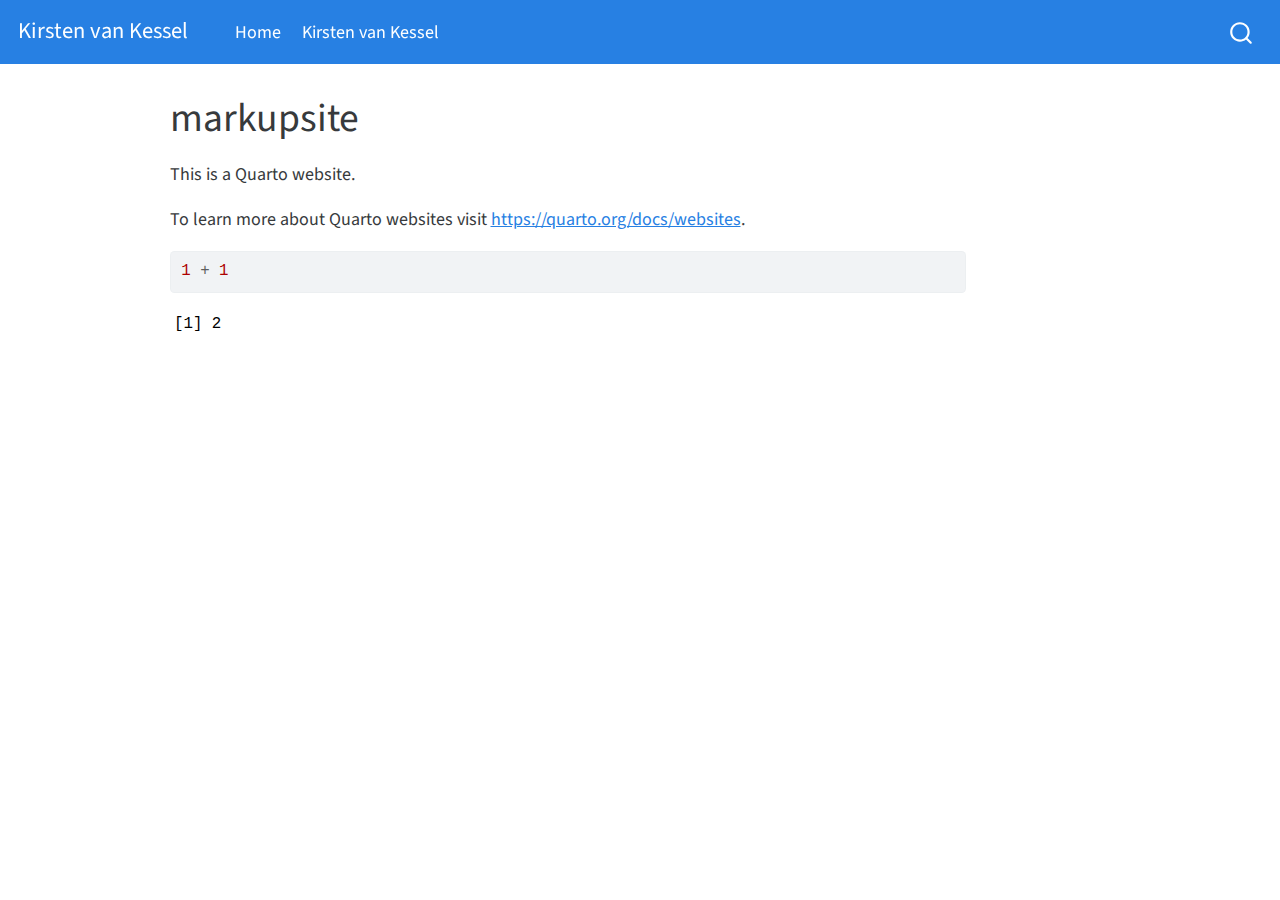
==== index.html @ 70dd14b3 "Built site for gh-pages" ====
<!DOCTYPE html>
<html xmlns="http://www.w3.org/1999/xhtml" lang="en" xml:lang="en"><head>

<meta charset="utf-8">
<meta name="generator" content="quarto-1.2.475">

<meta name="viewport" content="width=device-width, initial-scale=1.0, user-scalable=yes">


<title>Kirsten van Kessel - markupsite</title>
<style>
code{white-space: pre-wrap;}
span.smallcaps{font-variant: small-caps;}
div.columns{display: flex; gap: min(4vw, 1.5em);}
div.column{flex: auto; overflow-x: auto;}
div.hanging-indent{margin-left: 1.5em; text-indent: -1.5em;}
ul.task-list{list-style: none;}
ul.task-list li input[type="checkbox"] {
  width: 0.8em;
  margin: 0 0.8em 0.2em -1.6em;
  vertical-align: middle;
}
pre > code.sourceCode { white-space: pre; position: relative; }
pre > code.sourceCode > span { display: inline-block; line-height: 1.25; }
pre > code.sourceCode > span:empty { height: 1.2em; }
.sourceCode { overflow: visible; }
code.sourceCode > span { color: inherit; text-decoration: inherit; }
div.sourceCode { margin: 1em 0; }
pre.sourceCode { margin: 0; }
@media screen {
div.sourceCode { overflow: auto; }
}
@media print {
pre > code.sourceCode { white-space: pre-wrap; }
pre > code.sourceCode > span { text-indent: -5em; padding-left: 5em; }
}
pre.numberSource code
  { counter-reset: source-line 0; }
pre.numberSource code > span
  { position: relative; left: -4em; counter-increment: source-line; }
pre.numberSource code > span > a:first-child::before
  { content: counter(source-line);
    position: relative; left: -1em; text-align: right; vertical-align: baseline;
    border: none; display: inline-block;
    -webkit-touch-callout: none; -webkit-user-select: none;
    -khtml-user-select: none; -moz-user-select: none;
    -ms-user-select: none; user-select: none;
    padding: 0 4px; width: 4em;
    color: #aaaaaa;
  }
pre.numberSource { margin-left: 3em; border-left: 1px solid #aaaaaa;  padding-left: 4px; }
div.sourceCode
  {   }
@media screen {
pre > code.sourceCode > span > a:first-child::before { text-decoration: underline; }
}
code span.al { color: #ff0000; font-weight: bold; } /* Alert */
code span.an { color: #60a0b0; font-weight: bold; font-style: italic; } /* Annotation */
code span.at { color: #7d9029; } /* Attribute */
code span.bn { color: #40a070; } /* BaseN */
code span.bu { color: #008000; } /* BuiltIn */
code span.cf { color: #007020; font-weight: bold; } /* ControlFlow */
code span.ch { color: #4070a0; } /* Char */
code span.cn { color: #880000; } /* Constant */
code span.co { color: #60a0b0; font-style: italic; } /* Comment */
code span.cv { color: #60a0b0; font-weight: bold; font-style: italic; } /* CommentVar */
code span.do { color: #ba2121; font-style: italic; } /* Documentation */
code span.dt { color: #902000; } /* DataType */
code span.dv { color: #40a070; } /* DecVal */
code span.er { color: #ff0000; font-weight: bold; } /* Error */
code span.ex { } /* Extension */
code span.fl { color: #40a070; } /* Float */
code span.fu { color: #06287e; } /* Function */
code span.im { color: #008000; font-weight: bold; } /* Import */
code span.in { color: #60a0b0; font-weight: bold; font-style: italic; } /* Information */
code span.kw { color: #007020; font-weight: bold; } /* Keyword */
code span.op { color: #666666; } /* Operator */
code span.ot { color: #007020; } /* Other */
code span.pp { color: #bc7a00; } /* Preprocessor */
code span.sc { color: #4070a0; } /* SpecialChar */
code span.ss { color: #bb6688; } /* SpecialString */
code span.st { color: #4070a0; } /* String */
code span.va { color: #19177c; } /* Variable */
code span.vs { color: #4070a0; } /* VerbatimString */
code span.wa { color: #60a0b0; font-weight: bold; font-style: italic; } /* Warning */
</style>


<script src="site_libs/quarto-nav/quarto-nav.js"></script>
<script src="site_libs/quarto-nav/headroom.min.js"></script>
<script src="site_libs/clipboard/clipboard.min.js"></script>
<script src="site_libs/quarto-search/autocomplete.umd.js"></script>
<script src="site_libs/quarto-search/fuse.min.js"></script>
<script src="site_libs/quarto-search/quarto-search.js"></script>
<meta name="quarto:offset" content="./">
<script src="site_libs/quarto-html/quarto.js"></script>
<script src="site_libs/quarto-html/popper.min.js"></script>
<script src="site_libs/quarto-html/tippy.umd.min.js"></script>
<script src="site_libs/quarto-html/anchor.min.js"></script>
<link href="site_libs/quarto-html/tippy.css" rel="stylesheet">
<link href="site_libs/quarto-html/quarto-syntax-highlighting.css" rel="stylesheet" id="quarto-text-highlighting-styles">
<script src="site_libs/bootstrap/bootstrap.min.js"></script>
<link href="site_libs/bootstrap/bootstrap-icons.css" rel="stylesheet">
<link href="site_libs/bootstrap/bootstrap.min.css" rel="stylesheet" id="quarto-bootstrap" data-mode="light">
<script id="quarto-search-options" type="application/json">{
  "location": "navbar",
  "copy-button": false,
  "collapse-after": 3,
  "panel-placement": "end",
  "type": "overlay",
  "limit": 20,
  "language": {
    "search-no-results-text": "No results",
    "search-matching-documents-text": "matching documents",
    "search-copy-link-title": "Copy link to search",
    "search-hide-matches-text": "Hide additional matches",
    "search-more-match-text": "more match in this document",
    "search-more-matches-text": "more matches in this document",
    "search-clear-button-title": "Clear",
    "search-detached-cancel-button-title": "Cancel",
    "search-submit-button-title": "Submit"
  }
}</script>


<link rel="stylesheet" href="styles.css">
</head>

<body class="nav-fixed">

<div id="quarto-search-results"></div>
  <header id="quarto-header" class="headroom fixed-top">
    <nav class="navbar navbar-expand-lg navbar-dark ">
      <div class="navbar-container container-fluid">
      <div class="navbar-brand-container">
    <a class="navbar-brand" href="./index.html">
    <span class="navbar-title">Kirsten van Kessel</span>
    </a>
  </div>
          <button class="navbar-toggler" type="button" data-bs-toggle="collapse" data-bs-target="#navbarCollapse" aria-controls="navbarCollapse" aria-expanded="false" aria-label="Toggle navigation" onclick="if (window.quartoToggleHeadroom) { window.quartoToggleHeadroom(); }">
  <span class="navbar-toggler-icon"></span>
</button>
          <div class="collapse navbar-collapse" id="navbarCollapse">
            <ul class="navbar-nav navbar-nav-scroll me-auto">
  <li class="nav-item">
    <a class="nav-link active" href="./index.html" aria-current="page">
 <span class="menu-text">Home</span></a>
  </li>  
  <li class="nav-item">
    <a class="nav-link" href="./about.html">
 <span class="menu-text">Kirsten van Kessel</span></a>
  </li>  
</ul>
              <div id="quarto-search" class="" title="Search"></div>
          </div> <!-- /navcollapse -->
      </div> <!-- /container-fluid -->
    </nav>
</header>
<!-- content -->
<div id="quarto-content" class="quarto-container page-columns page-rows-contents page-layout-article page-navbar">
<!-- sidebar -->
<!-- margin-sidebar -->
    <div id="quarto-margin-sidebar" class="sidebar margin-sidebar">
        
    </div>
<!-- main -->
<main class="content" id="quarto-document-content">

<header id="title-block-header" class="quarto-title-block default">
<div class="quarto-title">
<h1 class="title">markupsite</h1>
</div>



<div class="quarto-title-meta">

    
  
    
  </div>
  

</header>

<p>This is a Quarto website.</p>
<p>To learn more about Quarto websites visit <a href="https://quarto.org/docs/websites" class="uri">https://quarto.org/docs/websites</a>.</p>
<div class="cell">
<div class="sourceCode cell-code" id="cb1"><pre class="sourceCode r code-with-copy"><code class="sourceCode r"><span id="cb1-1"><a href="#cb1-1" aria-hidden="true" tabindex="-1"></a><span class="dv">1</span> <span class="sc">+</span> <span class="dv">1</span></span></code><button title="Copy to Clipboard" class="code-copy-button"><i class="bi"></i></button></pre></div>
<div class="cell-output cell-output-stdout">
<pre><code>[1] 2</code></pre>
</div>
</div>



</main> <!-- /main -->
<script id="quarto-html-after-body" type="application/javascript">
window.document.addEventListener("DOMContentLoaded", function (event) {
  const toggleBodyColorMode = (bsSheetEl) => {
    const mode = bsSheetEl.getAttribute("data-mode");
    const bodyEl = window.document.querySelector("body");
    if (mode === "dark") {
      bodyEl.classList.add("quarto-dark");
      bodyEl.classList.remove("quarto-light");
    } else {
      bodyEl.classList.add("quarto-light");
      bodyEl.classList.remove("quarto-dark");
    }
  }
  const toggleBodyColorPrimary = () => {
    const bsSheetEl = window.document.querySelector("link#quarto-bootstrap");
    if (bsSheetEl) {
      toggleBodyColorMode(bsSheetEl);
    }
  }
  toggleBodyColorPrimary();  
  const icon = "";
  const anchorJS = new window.AnchorJS();
  anchorJS.options = {
    placement: 'right',
    icon: icon
  };
  anchorJS.add('.anchored');
  const clipboard = new window.ClipboardJS('.code-copy-button', {
    target: function(trigger) {
      return trigger.previousElementSibling;
    }
  });
  clipboard.on('success', function(e) {
    // button target
    const button = e.trigger;
    // don't keep focus
    button.blur();
    // flash "checked"
    button.classList.add('code-copy-button-checked');
    var currentTitle = button.getAttribute("title");
    button.setAttribute("title", "Copied!");
    let tooltip;
    if (window.bootstrap) {
      button.setAttribute("data-bs-toggle", "tooltip");
      button.setAttribute("data-bs-placement", "left");
      button.setAttribute("data-bs-title", "Copied!");
      tooltip = new bootstrap.Tooltip(button, 
        { trigger: "manual", 
          customClass: "code-copy-button-tooltip",
          offset: [0, -8]});
      tooltip.show();    
    }
    setTimeout(function() {
      if (tooltip) {
        tooltip.hide();
        button.removeAttribute("data-bs-title");
        button.removeAttribute("data-bs-toggle");
        button.removeAttribute("data-bs-placement");
      }
      button.setAttribute("title", currentTitle);
      button.classList.remove('code-copy-button-checked');
    }, 1000);
    // clear code selection
    e.clearSelection();
  });
  function tippyHover(el, contentFn) {
    const config = {
      allowHTML: true,
      content: contentFn,
      maxWidth: 500,
      delay: 100,
      arrow: false,
      appendTo: function(el) {
          return el.parentElement;
      },
      interactive: true,
      interactiveBorder: 10,
      theme: 'quarto',
      placement: 'bottom-start'
    };
    window.tippy(el, config); 
  }
  const noterefs = window.document.querySelectorAll('a[role="doc-noteref"]');
  for (var i=0; i<noterefs.length; i++) {
    const ref = noterefs[i];
    tippyHover(ref, function() {
      // use id or data attribute instead here
      let href = ref.getAttribute('data-footnote-href') || ref.getAttribute('href');
      try { href = new URL(href).hash; } catch {}
      const id = href.replace(/^#\/?/, "");
      const note = window.document.getElementById(id);
      return note.innerHTML;
    });
  }
  const findCites = (el) => {
    const parentEl = el.parentElement;
    if (parentEl) {
      const cites = parentEl.dataset.cites;
      if (cites) {
        return {
          el,
          cites: cites.split(' ')
        };
      } else {
        return findCites(el.parentElement)
      }
    } else {
      return undefined;
    }
  };
  var bibliorefs = window.document.querySelectorAll('a[role="doc-biblioref"]');
  for (var i=0; i<bibliorefs.length; i++) {
    const ref = bibliorefs[i];
    const citeInfo = findCites(ref);
    if (citeInfo) {
      tippyHover(citeInfo.el, function() {
        var popup = window.document.createElement('div');
        citeInfo.cites.forEach(function(cite) {
          var citeDiv = window.document.createElement('div');
          citeDiv.classList.add('hanging-indent');
          citeDiv.classList.add('csl-entry');
          var biblioDiv = window.document.getElementById('ref-' + cite);
          if (biblioDiv) {
            citeDiv.innerHTML = biblioDiv.innerHTML;
          }
          popup.appendChild(citeDiv);
        });
        return popup.innerHTML;
      });
    }
  }
});
</script>
</div> <!-- /content -->



</body></html>
---- site_libs/quarto-html/tippy.css ----
.tippy-box[data-animation=fade][data-state=hidden]{opacity:0}[data-tippy-root]{max-width:calc(100vw - 10px)}.tippy-box{position:relative;background-color:#333;color:#fff;border-radius:4px;font-size:14px;line-height:1.4;white-space:normal;outline:0;transition-property:transform,visibility,opacity}.tippy-box[data-placement^=top]>.tippy-arrow{bottom:0}.tippy-box[data-placement^=top]>.tippy-arrow:before{bottom:-7px;left:0;border-width:8px 8px 0;border-top-color:initial;transform-origin:center top}.tippy-box[data-placement^=bottom]>.tippy-arrow{top:0}.tippy-box[data-placement^=bottom]>.tippy-arrow:before{top:-7px;left:0;border-width:0 8px 8px;border-bottom-color:initial;transform-origin:center bottom}.tippy-box[data-placement^=left]>.tippy-arrow{right:0}.tippy-box[data-placement^=left]>.tippy-arrow:before{border-width:8px 0 8px 8px;border-left-color:initial;right:-7px;transform-origin:center left}.tippy-box[data-placement^=right]>.tippy-arrow{left:0}.tippy-box[data-placement^=right]>.tippy-arrow:before{left:-7px;border-width:8px 8px 8px 0;border-right-color:initial;transform-origin:center right}.tippy-box[data-inertia][data-state=visible]{transition-timing-function:cubic-bezier(.54,1.5,.38,1.11)}.tippy-arrow{width:16px;height:16px;color:#333}.tippy-arrow:before{content:"";position:absolute;border-color:transparent;border-style:solid}.tippy-content{position:relative;padding:5px 9px;z-index:1}
---- site_libs/quarto-html/quarto-syntax-highlighting.css ----
/* quarto syntax highlight colors */
:root {
  --quarto-hl-ot-color: #003B4F;
  --quarto-hl-at-color: #657422;
  --quarto-hl-ss-color: #20794D;
  --quarto-hl-an-color: #5E5E5E;
  --quarto-hl-fu-color: #4758AB;
  --quarto-hl-st-color: #20794D;
  --quarto-hl-cf-color: #003B4F;
  --quarto-hl-op-color: #5E5E5E;
  --quarto-hl-er-color: #AD0000;
  --quarto-hl-bn-color: #AD0000;
  --quarto-hl-al-color: #AD0000;
  --quarto-hl-va-color: #111111;
  --quarto-hl-bu-color: inherit;
  --quarto-hl-ex-color: inherit;
  --quarto-hl-pp-color: #AD0000;
  --quarto-hl-in-color: #5E5E5E;
  --quarto-hl-vs-color: #20794D;
  --quarto-hl-wa-color: #5E5E5E;
  --quarto-hl-do-color: #5E5E5E;
  --quarto-hl-im-color: #00769E;
  --quarto-hl-ch-color: #20794D;
  --quarto-hl-dt-color: #AD0000;
  --quarto-hl-fl-color: #AD0000;
  --quarto-hl-co-color: #5E5E5E;
  --quarto-hl-cv-color: #5E5E5E;
  --quarto-hl-cn-color: #8f5902;
  --quarto-hl-sc-color: #5E5E5E;
  --quarto-hl-dv-color: #AD0000;
  --quarto-hl-kw-color: #003B4F;
}

/* other quarto variables */
:root {
  --quarto-font-monospace: SFMono-Regular, Menlo, Monaco, Consolas, "Liberation Mono", "Courier New", monospace;
}

pre > code.sourceCode > span {
  color: #003B4F;
}

code span {
  color: #003B4F;
}

code.sourceCode > span {
  color: #003B4F;
}

div.sourceCode,
div.sourceCode pre.sourceCode {
  color: #003B4F;
}

code span.ot {
  color: #003B4F;
}

code span.at {
  color: #657422;
}

code span.ss {
  color: #20794D;
}

code span.an {
  color: #5E5E5E;
}

code span.fu {
  color: #4758AB;
}

code span.st {
  color: #20794D;
}

code span.cf {
  color: #003B4F;
}

code span.op {
  color: #5E5E5E;
}

code span.er {
  color: #AD0000;
}

code span.bn {
  color: #AD0000;
}

code span.al {
  color: #AD0000;
}

code span.va {
  color: #111111;
}

code span.pp {
  color: #AD0000;
}

code span.in {
  color: #5E5E5E;
}

code span.vs {
  color: #20794D;
}

code span.wa {
  color: #5E5E5E;
  font-style: italic;
}

code span.do {
  color: #5E5E5E;
  font-style: italic;
}

code span.im {
  color: #00769E;
}

code span.ch {
  color: #20794D;
}

code span.dt {
  color: #AD0000;
}

code span.fl {
  color: #AD0000;
}

code span.co {
  color: #5E5E5E;
}

code span.cv {
  color: #5E5E5E;
  font-style: italic;
}

code span.cn {
  color: #8f5902;
}

code span.sc {
  color: #5E5E5E;
}

code span.dv {
  color: #AD0000;
}

code span.kw {
  color: #003B4F;
}

.prevent-inlining {
  content: "</";
}

/*# sourceMappingURL=debc5d5d77c3f9108843748ff7464032.css.map */
---- styles.css ----
/* css styles */
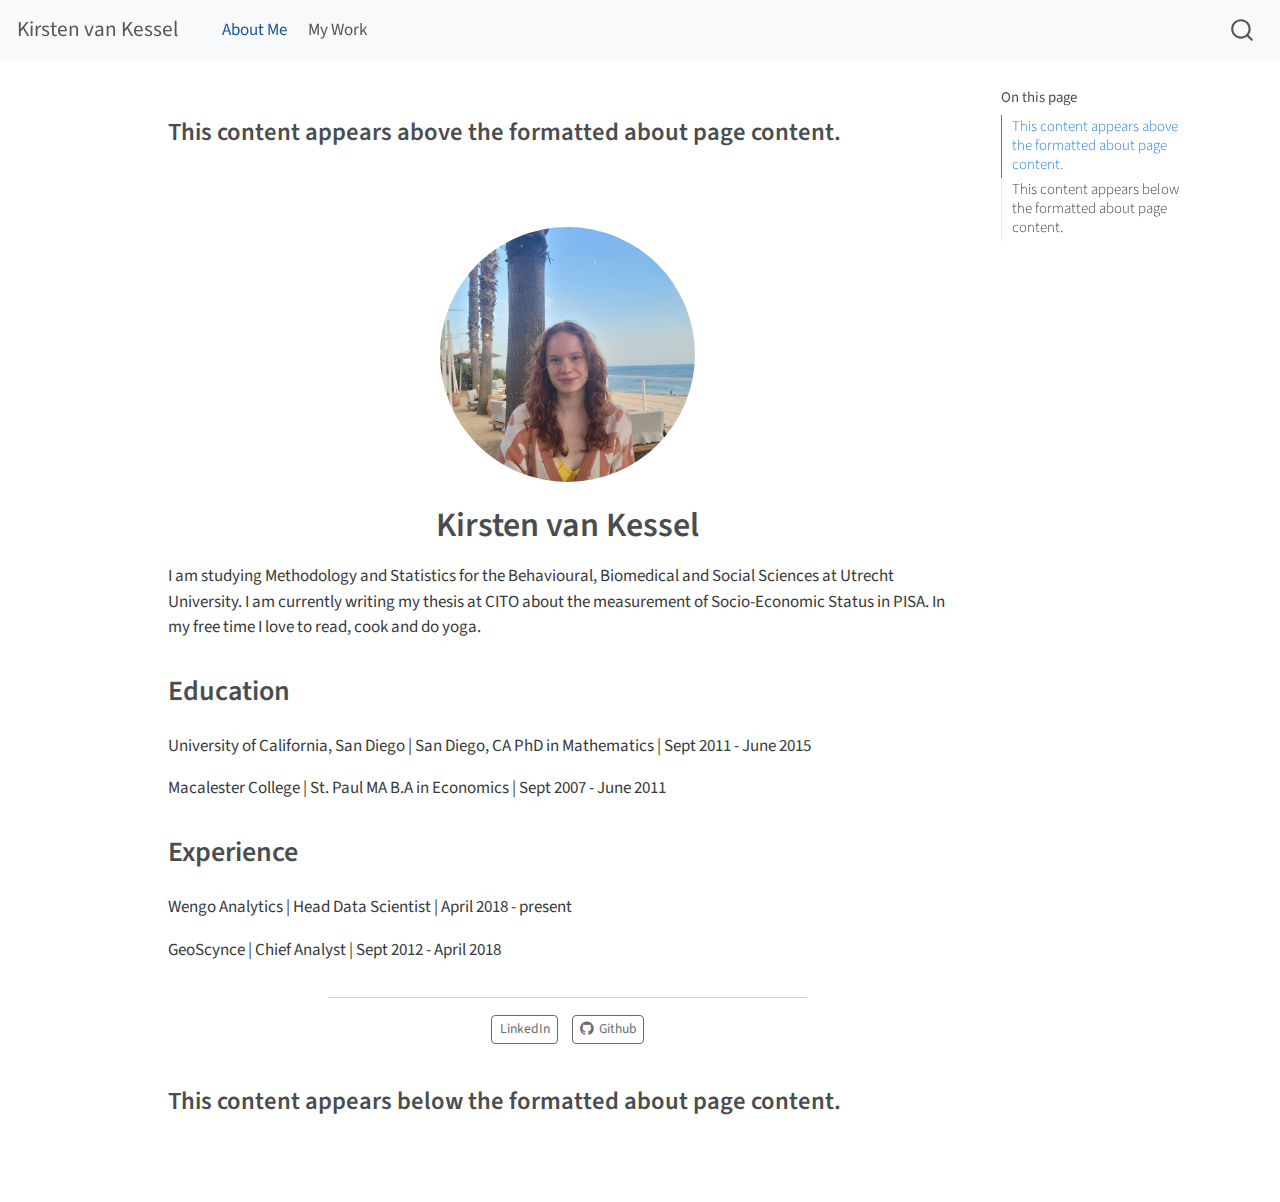
==== commit d04bb2e0: "Built site for gh-pages" ====
--- a/index.html
+++ b/index.html
@@ -2,12 +2,12 @@
 <html xmlns="http://www.w3.org/1999/xhtml" lang="en" xml:lang="en"><head>
 
 <meta charset="utf-8">
-<meta name="generator" content="quarto-1.2.475">
+<meta name="generator" content="quarto-1.3.450">
 
 <meta name="viewport" content="width=device-width, initial-scale=1.0, user-scalable=yes">
 
 
-<title>Kirsten van Kessel - markupsite</title>
+<title>Kirsten van Kessel</title>
 <style>
 code{white-space: pre-wrap;}
 span.smallcaps{font-variant: small-caps;}
@@ -17,72 +17,9 @@
 ul.task-list{list-style: none;}
 ul.task-list li input[type="checkbox"] {
   width: 0.8em;
-  margin: 0 0.8em 0.2em -1.6em;
+  margin: 0 0.8em 0.2em -1em; /* quarto-specific, see https://github.com/quarto-dev/quarto-cli/issues/4556 */ 
   vertical-align: middle;
 }
-pre > code.sourceCode { white-space: pre; position: relative; }
-pre > code.sourceCode > span { display: inline-block; line-height: 1.25; }
-pre > code.sourceCode > span:empty { height: 1.2em; }
-.sourceCode { overflow: visible; }
-code.sourceCode > span { color: inherit; text-decoration: inherit; }
-div.sourceCode { margin: 1em 0; }
-pre.sourceCode { margin: 0; }
-@media screen {
-div.sourceCode { overflow: auto; }
-}
-@media print {
-pre > code.sourceCode { white-space: pre-wrap; }
-pre > code.sourceCode > span { text-indent: -5em; padding-left: 5em; }
-}
-pre.numberSource code
-  { counter-reset: source-line 0; }
-pre.numberSource code > span
-  { position: relative; left: -4em; counter-increment: source-line; }
-pre.numberSource code > span > a:first-child::before
-  { content: counter(source-line);
-    position: relative; left: -1em; text-align: right; vertical-align: baseline;
-    border: none; display: inline-block;
-    -webkit-touch-callout: none; -webkit-user-select: none;
-    -khtml-user-select: none; -moz-user-select: none;
-    -ms-user-select: none; user-select: none;
-    padding: 0 4px; width: 4em;
-    color: #aaaaaa;
-  }
-pre.numberSource { margin-left: 3em; border-left: 1px solid #aaaaaa;  padding-left: 4px; }
-div.sourceCode
-  {   }
-@media screen {
-pre > code.sourceCode > span > a:first-child::before { text-decoration: underline; }
-}
-code span.al { color: #ff0000; font-weight: bold; } /* Alert */
-code span.an { color: #60a0b0; font-weight: bold; font-style: italic; } /* Annotation */
-code span.at { color: #7d9029; } /* Attribute */
-code span.bn { color: #40a070; } /* BaseN */
-code span.bu { color: #008000; } /* BuiltIn */
-code span.cf { color: #007020; font-weight: bold; } /* ControlFlow */
-code span.ch { color: #4070a0; } /* Char */
-code span.cn { color: #880000; } /* Constant */
-code span.co { color: #60a0b0; font-style: italic; } /* Comment */
-code span.cv { color: #60a0b0; font-weight: bold; font-style: italic; } /* CommentVar */
-code span.do { color: #ba2121; font-style: italic; } /* Documentation */
-code span.dt { color: #902000; } /* DataType */
-code span.dv { color: #40a070; } /* DecVal */
-code span.er { color: #ff0000; font-weight: bold; } /* Error */
-code span.ex { } /* Extension */
-code span.fl { color: #40a070; } /* Float */
-code span.fu { color: #06287e; } /* Function */
-code span.im { color: #008000; font-weight: bold; } /* Import */
-code span.in { color: #60a0b0; font-weight: bold; font-style: italic; } /* Information */
-code span.kw { color: #007020; font-weight: bold; } /* Keyword */
-code span.op { color: #666666; } /* Operator */
-code span.ot { color: #007020; } /* Other */
-code span.pp { color: #bc7a00; } /* Preprocessor */
-code span.sc { color: #4070a0; } /* SpecialChar */
-code span.ss { color: #bb6688; } /* SpecialString */
-code span.st { color: #4070a0; } /* String */
-code span.va { color: #19177c; } /* Variable */
-code span.vs { color: #4070a0; } /* VerbatimString */
-code span.wa { color: #60a0b0; font-weight: bold; font-style: italic; } /* Warning */
 </style>
 
 
@@ -96,7 +33,6 @@
 <script src="site_libs/quarto-html/quarto.js"></script>
 <script src="site_libs/quarto-html/popper.min.js"></script>
 <script src="site_libs/quarto-html/tippy.umd.min.js"></script>
-<script src="site_libs/quarto-html/anchor.min.js"></script>
 <link href="site_libs/quarto-html/tippy.css" rel="stylesheet">
 <link href="site_libs/quarto-html/quarto-syntax-highlighting.css" rel="stylesheet" id="quarto-text-highlighting-styles">
 <script src="site_libs/bootstrap/bootstrap.min.js"></script>
@@ -118,7 +54,8 @@
     "search-more-matches-text": "more matches in this document",
     "search-clear-button-title": "Clear",
     "search-detached-cancel-button-title": "Cancel",
-    "search-submit-button-title": "Submit"
+    "search-submit-button-title": "Submit",
+    "search-label": "Search"
   }
 }</script>
 
@@ -137,21 +74,23 @@
     <span class="navbar-title">Kirsten van Kessel</span>
     </a>
   </div>
+            <div id="quarto-search" class="" title="Search"></div>
           <button class="navbar-toggler" type="button" data-bs-toggle="collapse" data-bs-target="#navbarCollapse" aria-controls="navbarCollapse" aria-expanded="false" aria-label="Toggle navigation" onclick="if (window.quartoToggleHeadroom) { window.quartoToggleHeadroom(); }">
   <span class="navbar-toggler-icon"></span>
 </button>
           <div class="collapse navbar-collapse" id="navbarCollapse">
             <ul class="navbar-nav navbar-nav-scroll me-auto">
   <li class="nav-item">
-    <a class="nav-link active" href="./index.html" aria-current="page">
- <span class="menu-text">Home</span></a>
+    <a class="nav-link active" href="./index.html" rel="" target="" aria-current="page">
+ <span class="menu-text">About Me</span></a>
   </li>  
   <li class="nav-item">
-    <a class="nav-link" href="./about.html">
- <span class="menu-text">Kirsten van Kessel</span></a>
+    <a class="nav-link" href="./work.html" rel="" target="">
+ <span class="menu-text">My Work</span></a>
   </li>  
 </ul>
-              <div id="quarto-search" class="" title="Search"></div>
+            <div class="quarto-navbar-tools ms-auto">
+</div>
           </div> <!-- /navcollapse -->
       </div> <!-- /container-fluid -->
     </nav>
@@ -161,38 +100,64 @@
 <!-- sidebar -->
 <!-- margin-sidebar -->
     <div id="quarto-margin-sidebar" class="sidebar margin-sidebar">
-        
+        <nav id="TOC" role="doc-toc" class="toc-active">
+    <h2 id="toc-title">On this page</h2>
+   
+  <ul>
+  <li><a href="#this-content-appears-above-the-formatted-about-page-content." id="toc-this-content-appears-above-the-formatted-about-page-content." class="nav-link active" data-scroll-target="#this-content-appears-above-the-formatted-about-page-content.">This content appears above the formatted about page content.</a></li>
+  <li><a href="#this-content-appears-below-the-formatted-about-page-content." id="toc-this-content-appears-below-the-formatted-about-page-content." class="nav-link" data-scroll-target="#this-content-appears-below-the-formatted-about-page-content.">This content appears below the formatted about page content.</a></li>
+  </ul>
+</nav>
     </div>
 <!-- main -->
 <main class="content" id="quarto-document-content">
 
-<header id="title-block-header" class="quarto-title-block default">
+
+
+<section id="this-content-appears-above-the-formatted-about-page-content." class="level3">
+<h3>This content appears above the formatted about page content.</h3>
+<div class="quarto-about-jolla">
+  <img src="Kirsten.jpg" class="about-image
+  round " style="height: 15em; width: 15em;">
+ <header id="title-block-header" class="quarto-title-block default">
 <div class="quarto-title">
-<h1 class="title">markupsite</h1>
+<h1 class="title">Kirsten van Kessel</h1>
 </div>
-
-
-
 <div class="quarto-title-meta">
-
-    
-  
-    
   </div>
-  
-
-</header>
-
-<p>This is a Quarto website.</p>
-<p>To learn more about Quarto websites visit <a href="https://quarto.org/docs/websites" class="uri">https://quarto.org/docs/websites</a>.</p>
-<div class="cell">
-<div class="sourceCode cell-code" id="cb1"><pre class="sourceCode r code-with-copy"><code class="sourceCode r"><span id="cb1-1"><a href="#cb1-1" aria-hidden="true" tabindex="-1"></a><span class="dv">1</span> <span class="sc">+</span> <span class="dv">1</span></span></code><button title="Copy to Clipboard" class="code-copy-button"><i class="bi"></i></button></pre></div>
-<div class="cell-output cell-output-stdout">
-<pre><code>[1] 2</code></pre>
+</header><div id="hero-heading">
+<p>I am studying Methodology and Statistics for the Behavioural, Biomedical and Social Sciences at Utrecht University. I am currently writing my thesis at CITO about the measurement of Socio-Economic Status in PISA. In my free time I love to read, cook and do yoga.</p>
+<section id="education" class="level2">
+<h2 data-anchor-id="education">Education</h2>
+<p>University of California, San Diego | San Diego, CA PhD in Mathematics | Sept 2011 - June 2015</p>
+<p>Macalester College | St.&nbsp;Paul MA B.A in Economics | Sept 2007 - June 2011</p>
+</section>
+<section id="experience" class="level2">
+<h2 data-anchor-id="experience">Experience</h2>
+<p>Wengo Analytics | Head Data Scientist | April 2018 - present</p>
+<p>GeoScynce | Chief Analyst | Sept 2012 - April 2018</p>
+</section>
+</div> 
+  <hr class="about-sep">
+   <div class="about-links">
+  <a href="https://www.linkedin.com/in/kirstenvankessel/" class="about-link" rel="" target="">
+    <i class="bi bi-LinkedIn"></i>
+     <span class="about-link-text">LinkedIn</span>
+  </a>
+  <a href="https://github.com/kirstenvankessel" class="about-link" rel="" target="">
+    <i class="bi bi-github"></i>
+     <span class="about-link-text">Github</span>
+  </a>
 </div>
 </div>
 
-
+</section>
+<section id="this-content-appears-below-the-formatted-about-page-content." class="level3">
+<h3 data-anchor-id="this-content-appears-below-the-formatted-about-page-content.">This content appears below the formatted about page content.</h3>
+
+
+
+</section>
 
 </main> <!-- /main -->
 <script id="quarto-html-after-body" type="application/javascript">
@@ -215,16 +180,23 @@
     }
   }
   toggleBodyColorPrimary();  
-  const icon = "";
-  const anchorJS = new window.AnchorJS();
-  anchorJS.options = {
-    placement: 'right',
-    icon: icon
-  };
-  anchorJS.add('.anchored');
+  const isCodeAnnotation = (el) => {
+    for (const clz of el.classList) {
+      if (clz.startsWith('code-annotation-')) {                     
+        return true;
+      }
+    }
+    return false;
+  }
   const clipboard = new window.ClipboardJS('.code-copy-button', {
-    target: function(trigger) {
-      return trigger.previousElementSibling;
+    text: function(trigger) {
+      const codeEl = trigger.previousElementSibling.cloneNode(true);
+      for (const childEl of codeEl.children) {
+        if (isCodeAnnotation(childEl)) {
+          childEl.remove();
+        }
+      }
+      return codeEl.innerText;
     }
   });
   clipboard.on('success', function(e) {
@@ -289,6 +261,92 @@
       return note.innerHTML;
     });
   }
+      let selectedAnnoteEl;
+      const selectorForAnnotation = ( cell, annotation) => {
+        let cellAttr = 'data-code-cell="' + cell + '"';
+        let lineAttr = 'data-code-annotation="' +  annotation + '"';
+        const selector = 'span[' + cellAttr + '][' + lineAttr + ']';
+        return selector;
+      }
+      const selectCodeLines = (annoteEl) => {
+        const doc = window.document;
+        const targetCell = annoteEl.getAttribute("data-target-cell");
+        const targetAnnotation = annoteEl.getAttribute("data-target-annotation");
+        const annoteSpan = window.document.querySelector(selectorForAnnotation(targetCell, targetAnnotation));
+        const lines = annoteSpan.getAttribute("data-code-lines").split(",");
+        const lineIds = lines.map((line) => {
+          return targetCell + "-" + line;
+        })
+        let top = null;
+        let height = null;
+        let parent = null;
+        if (lineIds.length > 0) {
+            //compute the position of the single el (top and bottom and make a div)
+            const el = window.document.getElementById(lineIds[0]);
+            top = el.offsetTop;
+            height = el.offsetHeight;
+            parent = el.parentElement.parentElement;
+          if (lineIds.length > 1) {
+            const lastEl = window.document.getElementById(lineIds[lineIds.length - 1]);
+            const bottom = lastEl.offsetTop + lastEl.offsetHeight;
+            height = bottom - top;
+          }
+          if (top !== null && height !== null && parent !== null) {
+            // cook up a div (if necessary) and position it 
+            let div = window.document.getElementById("code-annotation-line-highlight");
+            if (div === null) {
+              div = window.document.createElement("div");
+              div.setAttribute("id", "code-annotation-line-highlight");
+              div.style.position = 'absolute';
+              parent.appendChild(div);
+            }
+            div.style.top = top - 2 + "px";
+            div.style.height = height + 4 + "px";
+            let gutterDiv = window.document.getElementById("code-annotation-line-highlight-gutter");
+            if (gutterDiv === null) {
+              gutterDiv = window.document.createElement("div");
+              gutterDiv.setAttribute("id", "code-annotation-line-highlight-gutter");
+              gutterDiv.style.position = 'absolute';
+              const codeCell = window.document.getElementById(targetCell);
+              const gutter = codeCell.querySelector('.code-annotation-gutter');
+              gutter.appendChild(gutterDiv);
+            }
+            gutterDiv.style.top = top - 2 + "px";
+            gutterDiv.style.height = height + 4 + "px";
+          }
+          selectedAnnoteEl = annoteEl;
+        }
+      };
+      const unselectCodeLines = () => {
+        const elementsIds = ["code-annotation-line-highlight", "code-annotation-line-highlight-gutter"];
+        elementsIds.forEach((elId) => {
+          const div = window.document.getElementById(elId);
+          if (div) {
+            div.remove();
+          }
+        });
+        selectedAnnoteEl = undefined;
+      };
+      // Attach click handler to the DT
+      const annoteDls = window.document.querySelectorAll('dt[data-target-cell]');
+      for (const annoteDlNode of annoteDls) {
+        annoteDlNode.addEventListener('click', (event) => {
+          const clickedEl = event.target;
+          if (clickedEl !== selectedAnnoteEl) {
+            unselectCodeLines();
+            const activeEl = window.document.querySelector('dt[data-target-cell].code-annotation-active');
+            if (activeEl) {
+              activeEl.classList.remove('code-annotation-active');
+            }
+            selectCodeLines(clickedEl);
+            clickedEl.classList.add('code-annotation-active');
+          } else {
+            // Unselect the line
+            unselectCodeLines();
+            clickedEl.classList.remove('code-annotation-active');
+          }
+        });
+      }
   const findCites = (el) => {
     const parentEl = el.parentElement;
     if (parentEl) {
--- a/site_libs/quarto-html/quarto-syntax-highlighting.css
+++ b/site_libs/quarto-html/quarto-syntax-highlighting.css
@@ -55,62 +55,85 @@
 
 code span.ot {
   color: #003B4F;
+  font-style: inherit;
 }
 
 code span.at {
   color: #657422;
+  font-style: inherit;
 }
 
 code span.ss {
   color: #20794D;
+  font-style: inherit;
 }
 
 code span.an {
   color: #5E5E5E;
+  font-style: inherit;
 }
 
 code span.fu {
   color: #4758AB;
+  font-style: inherit;
 }
 
 code span.st {
   color: #20794D;
+  font-style: inherit;
 }
 
 code span.cf {
   color: #003B4F;
+  font-style: inherit;
 }
 
 code span.op {
   color: #5E5E5E;
+  font-style: inherit;
 }
 
 code span.er {
   color: #AD0000;
+  font-style: inherit;
 }
 
 code span.bn {
   color: #AD0000;
+  font-style: inherit;
 }
 
 code span.al {
   color: #AD0000;
+  font-style: inherit;
 }
 
 code span.va {
   color: #111111;
+  font-style: inherit;
+}
+
+code span.bu {
+  font-style: inherit;
+}
+
+code span.ex {
+  font-style: inherit;
 }
 
 code span.pp {
   color: #AD0000;
+  font-style: inherit;
 }
 
 code span.in {
   color: #5E5E5E;
+  font-style: inherit;
 }
 
 code span.vs {
   color: #20794D;
+  font-style: inherit;
 }
 
 code span.wa {
@@ -125,22 +148,27 @@
 
 code span.im {
   color: #00769E;
+  font-style: inherit;
 }
 
 code span.ch {
   color: #20794D;
+  font-style: inherit;
 }
 
 code span.dt {
   color: #AD0000;
+  font-style: inherit;
 }
 
 code span.fl {
   color: #AD0000;
+  font-style: inherit;
 }
 
 code span.co {
   color: #5E5E5E;
+  font-style: inherit;
 }
 
 code span.cv {
@@ -150,18 +178,22 @@
 
 code span.cn {
   color: #8f5902;
+  font-style: inherit;
 }
 
 code span.sc {
   color: #5E5E5E;
+  font-style: inherit;
 }
 
 code span.dv {
   color: #AD0000;
+  font-style: inherit;
 }
 
 code span.kw {
   color: #003B4F;
+  font-style: inherit;
 }
 
 .prevent-inlining {
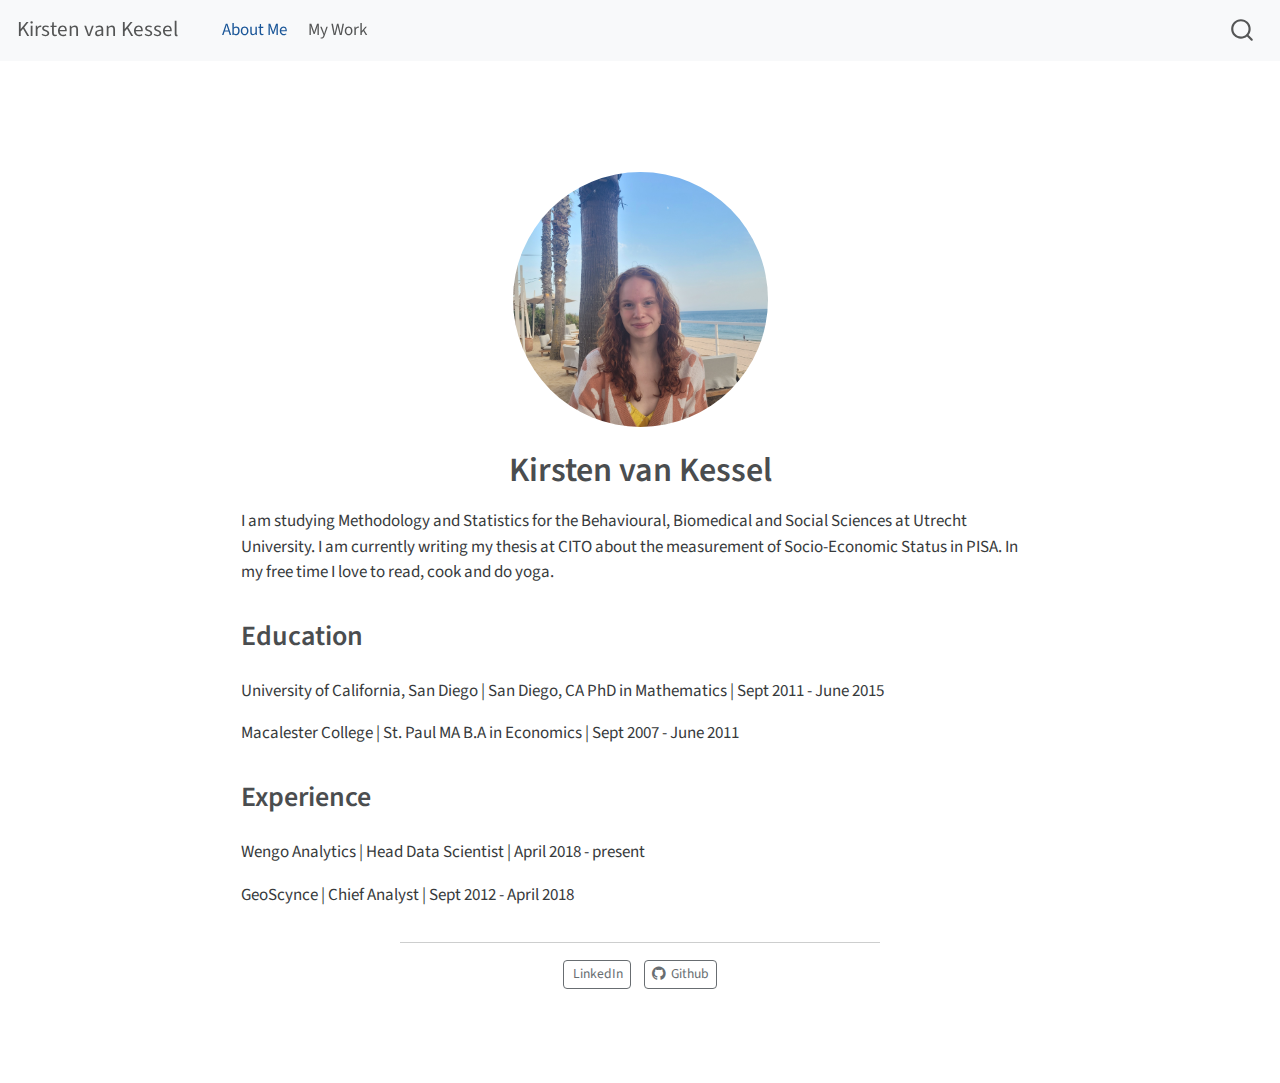
==== commit 3ef5ce75: "Built site for gh-pages" ====
--- a/index.html
+++ b/index.html
@@ -63,7 +63,7 @@
 <link rel="stylesheet" href="styles.css">
 </head>
 
-<body class="nav-fixed">
+<body class="nav-fixed fullcontent">
 
 <div id="quarto-search-results"></div>
   <header id="quarto-header" class="headroom fixed-top">
@@ -99,23 +99,12 @@
 <div id="quarto-content" class="quarto-container page-columns page-rows-contents page-layout-article page-navbar">
 <!-- sidebar -->
 <!-- margin-sidebar -->
-    <div id="quarto-margin-sidebar" class="sidebar margin-sidebar">
-        <nav id="TOC" role="doc-toc" class="toc-active">
-    <h2 id="toc-title">On this page</h2>
-   
-  <ul>
-  <li><a href="#this-content-appears-above-the-formatted-about-page-content." id="toc-this-content-appears-above-the-formatted-about-page-content." class="nav-link active" data-scroll-target="#this-content-appears-above-the-formatted-about-page-content.">This content appears above the formatted about page content.</a></li>
-  <li><a href="#this-content-appears-below-the-formatted-about-page-content." id="toc-this-content-appears-below-the-formatted-about-page-content." class="nav-link" data-scroll-target="#this-content-appears-below-the-formatted-about-page-content.">This content appears below the formatted about page content.</a></li>
-  </ul>
-</nav>
-    </div>
+    
 <!-- main -->
 <main class="content" id="quarto-document-content">
 
 
 
-<section id="this-content-appears-above-the-formatted-about-page-content." class="level3">
-<h3>This content appears above the formatted about page content.</h3>
 <div class="quarto-about-jolla">
   <img src="Kirsten.jpg" class="about-image
   round " style="height: 15em; width: 15em;">
@@ -151,13 +140,9 @@
 </div>
 </div>
 
-</section>
-<section id="this-content-appears-below-the-formatted-about-page-content." class="level3">
-<h3 data-anchor-id="this-content-appears-below-the-formatted-about-page-content.">This content appears below the formatted about page content.</h3>
-
-
-
-</section>
+
+
+
 
 </main> <!-- /main -->
 <script id="quarto-html-after-body" type="application/javascript">
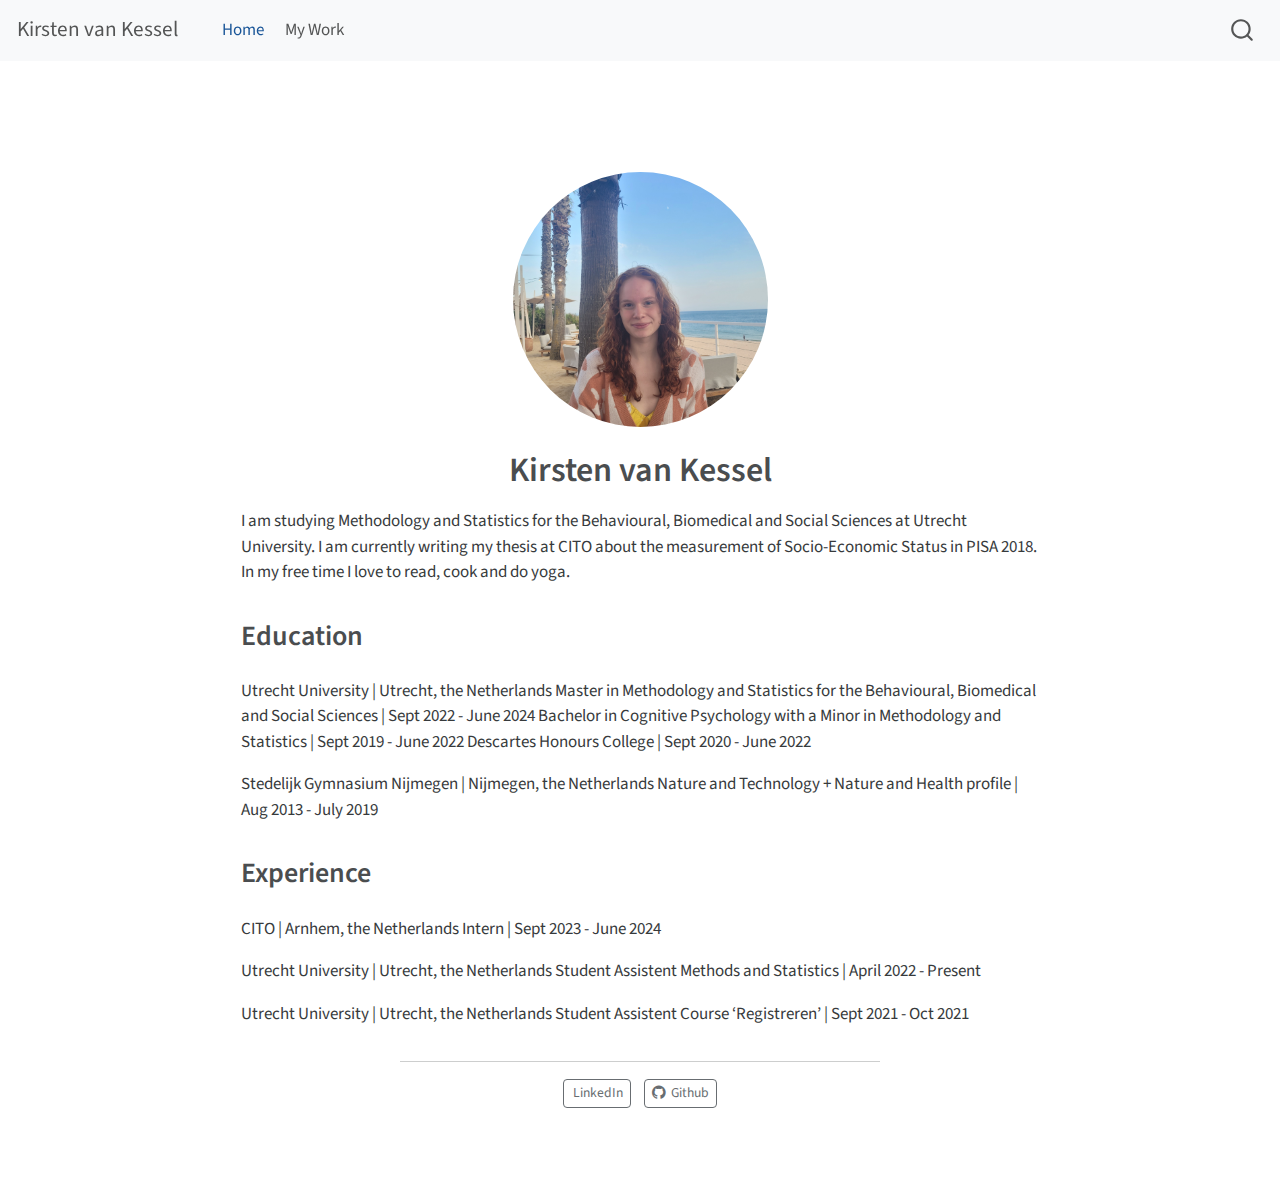
==== commit c3c6e98a: "Built site for gh-pages" ====
--- a/index.html
+++ b/index.html
@@ -82,7 +82,7 @@
             <ul class="navbar-nav navbar-nav-scroll me-auto">
   <li class="nav-item">
     <a class="nav-link active" href="./index.html" rel="" target="" aria-current="page">
- <span class="menu-text">About Me</span></a>
+ <span class="menu-text">Home</span></a>
   </li>  
   <li class="nav-item">
     <a class="nav-link" href="./work.html" rel="" target="">
@@ -115,16 +115,17 @@
 <div class="quarto-title-meta">
   </div>
 </header><div id="hero-heading">
-<p>I am studying Methodology and Statistics for the Behavioural, Biomedical and Social Sciences at Utrecht University. I am currently writing my thesis at CITO about the measurement of Socio-Economic Status in PISA. In my free time I love to read, cook and do yoga.</p>
+<p>I am studying Methodology and Statistics for the Behavioural, Biomedical and Social Sciences at Utrecht University. I am currently writing my thesis at CITO about the measurement of Socio-Economic Status in PISA 2018. In my free time I love to read, cook and do yoga.</p>
 <section id="education" class="level2">
 <h2 data-anchor-id="education">Education</h2>
-<p>University of California, San Diego | San Diego, CA PhD in Mathematics | Sept 2011 - June 2015</p>
-<p>Macalester College | St.&nbsp;Paul MA B.A in Economics | Sept 2007 - June 2011</p>
+<p>Utrecht University | Utrecht, the Netherlands Master in Methodology and Statistics for the Behavioural, Biomedical and Social Sciences | Sept 2022 - June 2024 Bachelor in Cognitive Psychology with a Minor in Methodology and Statistics | Sept 2019 - June 2022 Descartes Honours College | Sept 2020 - June 2022</p>
+<p>Stedelijk Gymnasium Nijmegen | Nijmegen, the Netherlands Nature and Technology + Nature and Health profile | Aug 2013 - July 2019</p>
 </section>
 <section id="experience" class="level2">
 <h2 data-anchor-id="experience">Experience</h2>
-<p>Wengo Analytics | Head Data Scientist | April 2018 - present</p>
-<p>GeoScynce | Chief Analyst | Sept 2012 - April 2018</p>
+<p>CITO | Arnhem, the Netherlands Intern | Sept 2023 - June 2024</p>
+<p>Utrecht University | Utrecht, the Netherlands Student Assistent Methods and Statistics | April 2022 - Present</p>
+<p>Utrecht University | Utrecht, the Netherlands Student Assistent Course ‘Registreren’ | Sept 2021 - Oct 2021</p>
 </section>
 </div> 
   <hr class="about-sep">
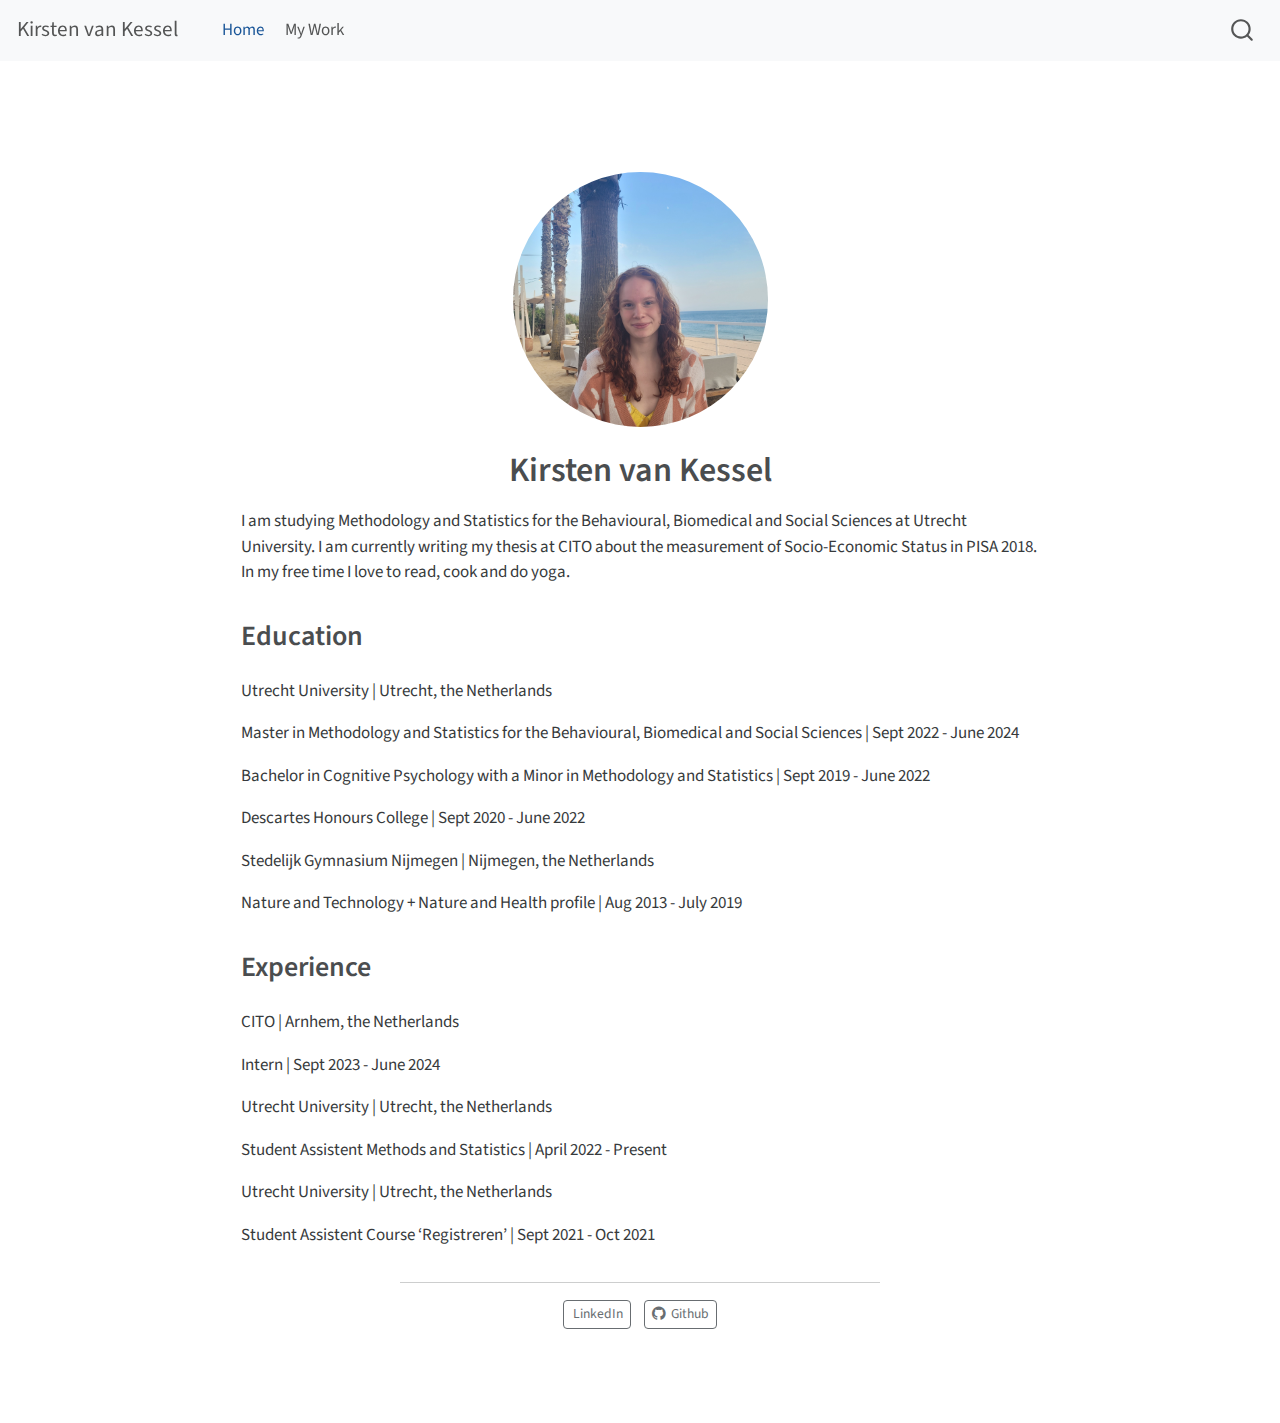
==== commit 080a1fdc: "Built site for gh-pages" ====
--- a/index.html
+++ b/index.html
@@ -118,14 +118,21 @@
 <p>I am studying Methodology and Statistics for the Behavioural, Biomedical and Social Sciences at Utrecht University. I am currently writing my thesis at CITO about the measurement of Socio-Economic Status in PISA 2018. In my free time I love to read, cook and do yoga.</p>
 <section id="education" class="level2">
 <h2 data-anchor-id="education">Education</h2>
-<p>Utrecht University | Utrecht, the Netherlands Master in Methodology and Statistics for the Behavioural, Biomedical and Social Sciences | Sept 2022 - June 2024 Bachelor in Cognitive Psychology with a Minor in Methodology and Statistics | Sept 2019 - June 2022 Descartes Honours College | Sept 2020 - June 2022</p>
-<p>Stedelijk Gymnasium Nijmegen | Nijmegen, the Netherlands Nature and Technology + Nature and Health profile | Aug 2013 - July 2019</p>
+<p>Utrecht University | Utrecht, the Netherlands</p>
+<p>Master in Methodology and Statistics for the Behavioural, Biomedical and Social Sciences | Sept 2022 - June 2024</p>
+<p>Bachelor in Cognitive Psychology with a Minor in Methodology and Statistics | Sept 2019 - June 2022</p>
+<p>Descartes Honours College | Sept 2020 - June 2022</p>
+<p>Stedelijk Gymnasium Nijmegen | Nijmegen, the Netherlands</p>
+<p>Nature and Technology + Nature and Health profile | Aug 2013 - July 2019</p>
 </section>
 <section id="experience" class="level2">
 <h2 data-anchor-id="experience">Experience</h2>
-<p>CITO | Arnhem, the Netherlands Intern | Sept 2023 - June 2024</p>
-<p>Utrecht University | Utrecht, the Netherlands Student Assistent Methods and Statistics | April 2022 - Present</p>
-<p>Utrecht University | Utrecht, the Netherlands Student Assistent Course ‘Registreren’ | Sept 2021 - Oct 2021</p>
+<p>CITO | Arnhem, the Netherlands</p>
+<p>Intern | Sept 2023 - June 2024</p>
+<p>Utrecht University | Utrecht, the Netherlands</p>
+<p>Student Assistent Methods and Statistics | April 2022 - Present</p>
+<p>Utrecht University | Utrecht, the Netherlands</p>
+<p>Student Assistent Course ‘Registreren’ | Sept 2021 - Oct 2021</p>
 </section>
 </div> 
   <hr class="about-sep">
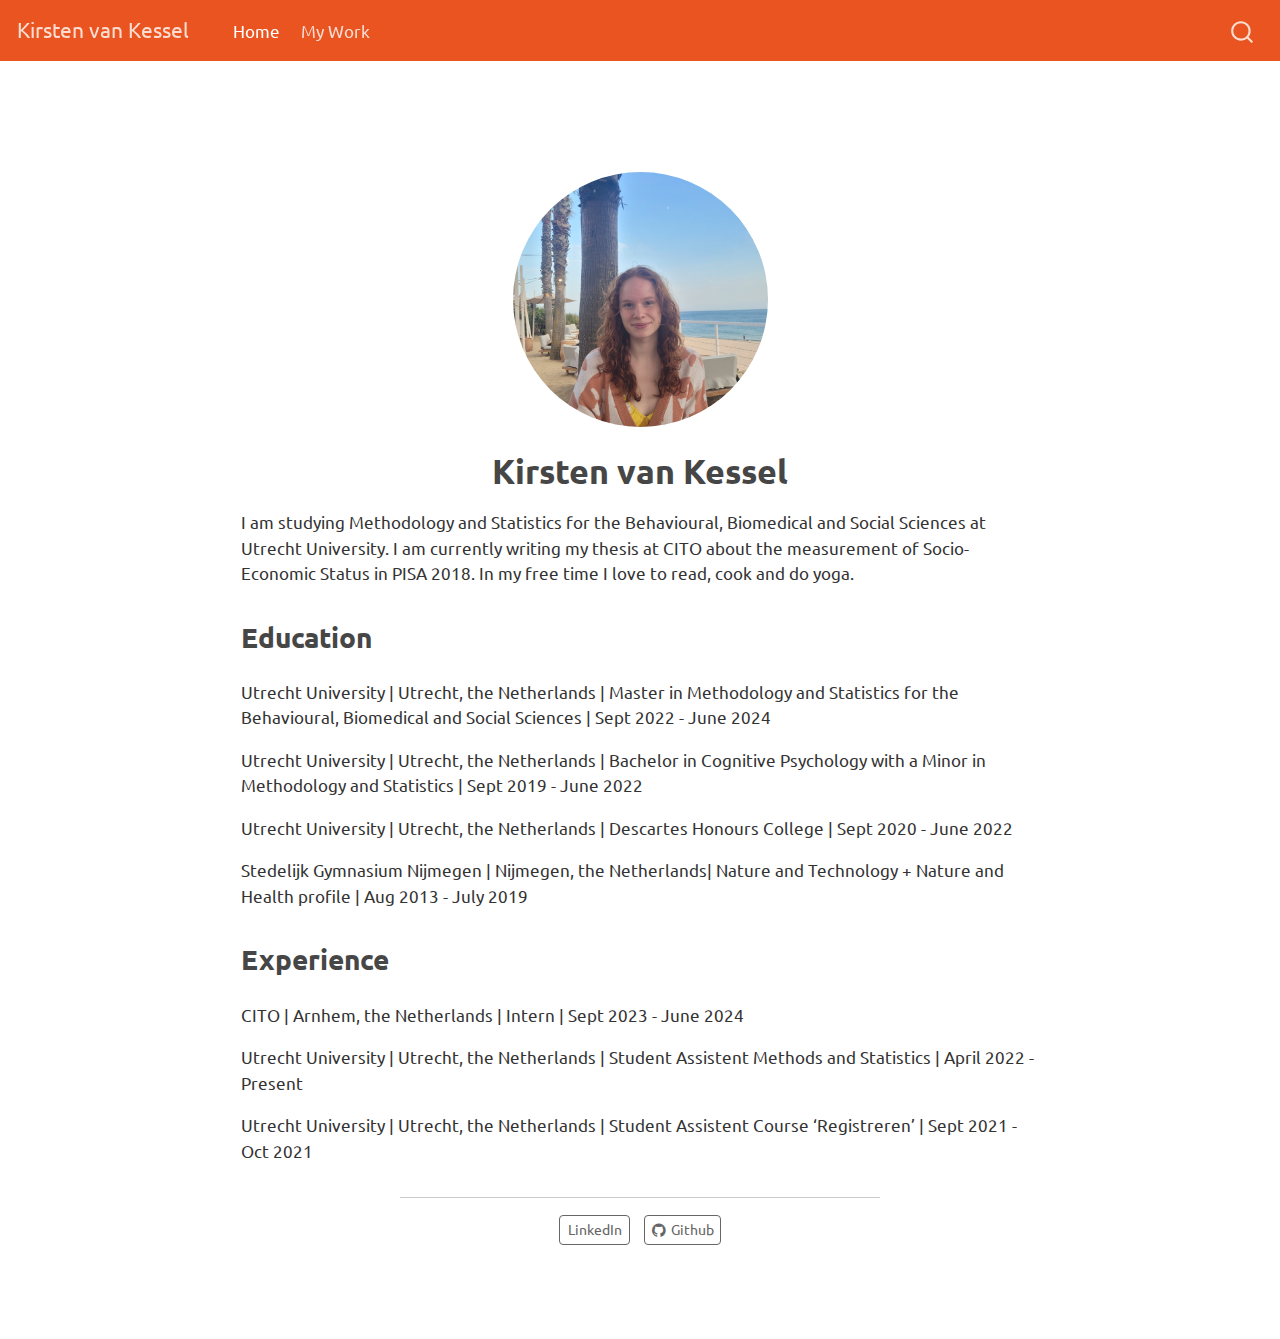
==== commit 83312759: "Built site for gh-pages" ====
--- a/index.html
+++ b/index.html
@@ -118,21 +118,16 @@
 <p>I am studying Methodology and Statistics for the Behavioural, Biomedical and Social Sciences at Utrecht University. I am currently writing my thesis at CITO about the measurement of Socio-Economic Status in PISA 2018. In my free time I love to read, cook and do yoga.</p>
 <section id="education" class="level2">
 <h2 data-anchor-id="education">Education</h2>
-<p>Utrecht University | Utrecht, the Netherlands</p>
-<p>Master in Methodology and Statistics for the Behavioural, Biomedical and Social Sciences | Sept 2022 - June 2024</p>
-<p>Bachelor in Cognitive Psychology with a Minor in Methodology and Statistics | Sept 2019 - June 2022</p>
-<p>Descartes Honours College | Sept 2020 - June 2022</p>
-<p>Stedelijk Gymnasium Nijmegen | Nijmegen, the Netherlands</p>
-<p>Nature and Technology + Nature and Health profile | Aug 2013 - July 2019</p>
+<p>Utrecht University | Utrecht, the Netherlands | Master in Methodology and Statistics for the Behavioural, Biomedical and Social Sciences | Sept 2022 - June 2024</p>
+<p>Utrecht University | Utrecht, the Netherlands | Bachelor in Cognitive Psychology with a Minor in Methodology and Statistics | Sept 2019 - June 2022</p>
+<p>Utrecht University | Utrecht, the Netherlands | Descartes Honours College | Sept 2020 - June 2022</p>
+<p>Stedelijk Gymnasium Nijmegen | Nijmegen, the Netherlands| Nature and Technology + Nature and Health profile | Aug 2013 - July 2019</p>
 </section>
 <section id="experience" class="level2">
 <h2 data-anchor-id="experience">Experience</h2>
-<p>CITO | Arnhem, the Netherlands</p>
-<p>Intern | Sept 2023 - June 2024</p>
-<p>Utrecht University | Utrecht, the Netherlands</p>
-<p>Student Assistent Methods and Statistics | April 2022 - Present</p>
-<p>Utrecht University | Utrecht, the Netherlands</p>
-<p>Student Assistent Course ‘Registreren’ | Sept 2021 - Oct 2021</p>
+<p>CITO | Arnhem, the Netherlands | Intern | Sept 2023 - June 2024</p>
+<p>Utrecht University | Utrecht, the Netherlands | Student Assistent Methods and Statistics | April 2022 - Present</p>
+<p>Utrecht University | Utrecht, the Netherlands | Student Assistent Course ‘Registreren’ | Sept 2021 - Oct 2021</p>
 </section>
 </div> 
   <hr class="about-sep">
